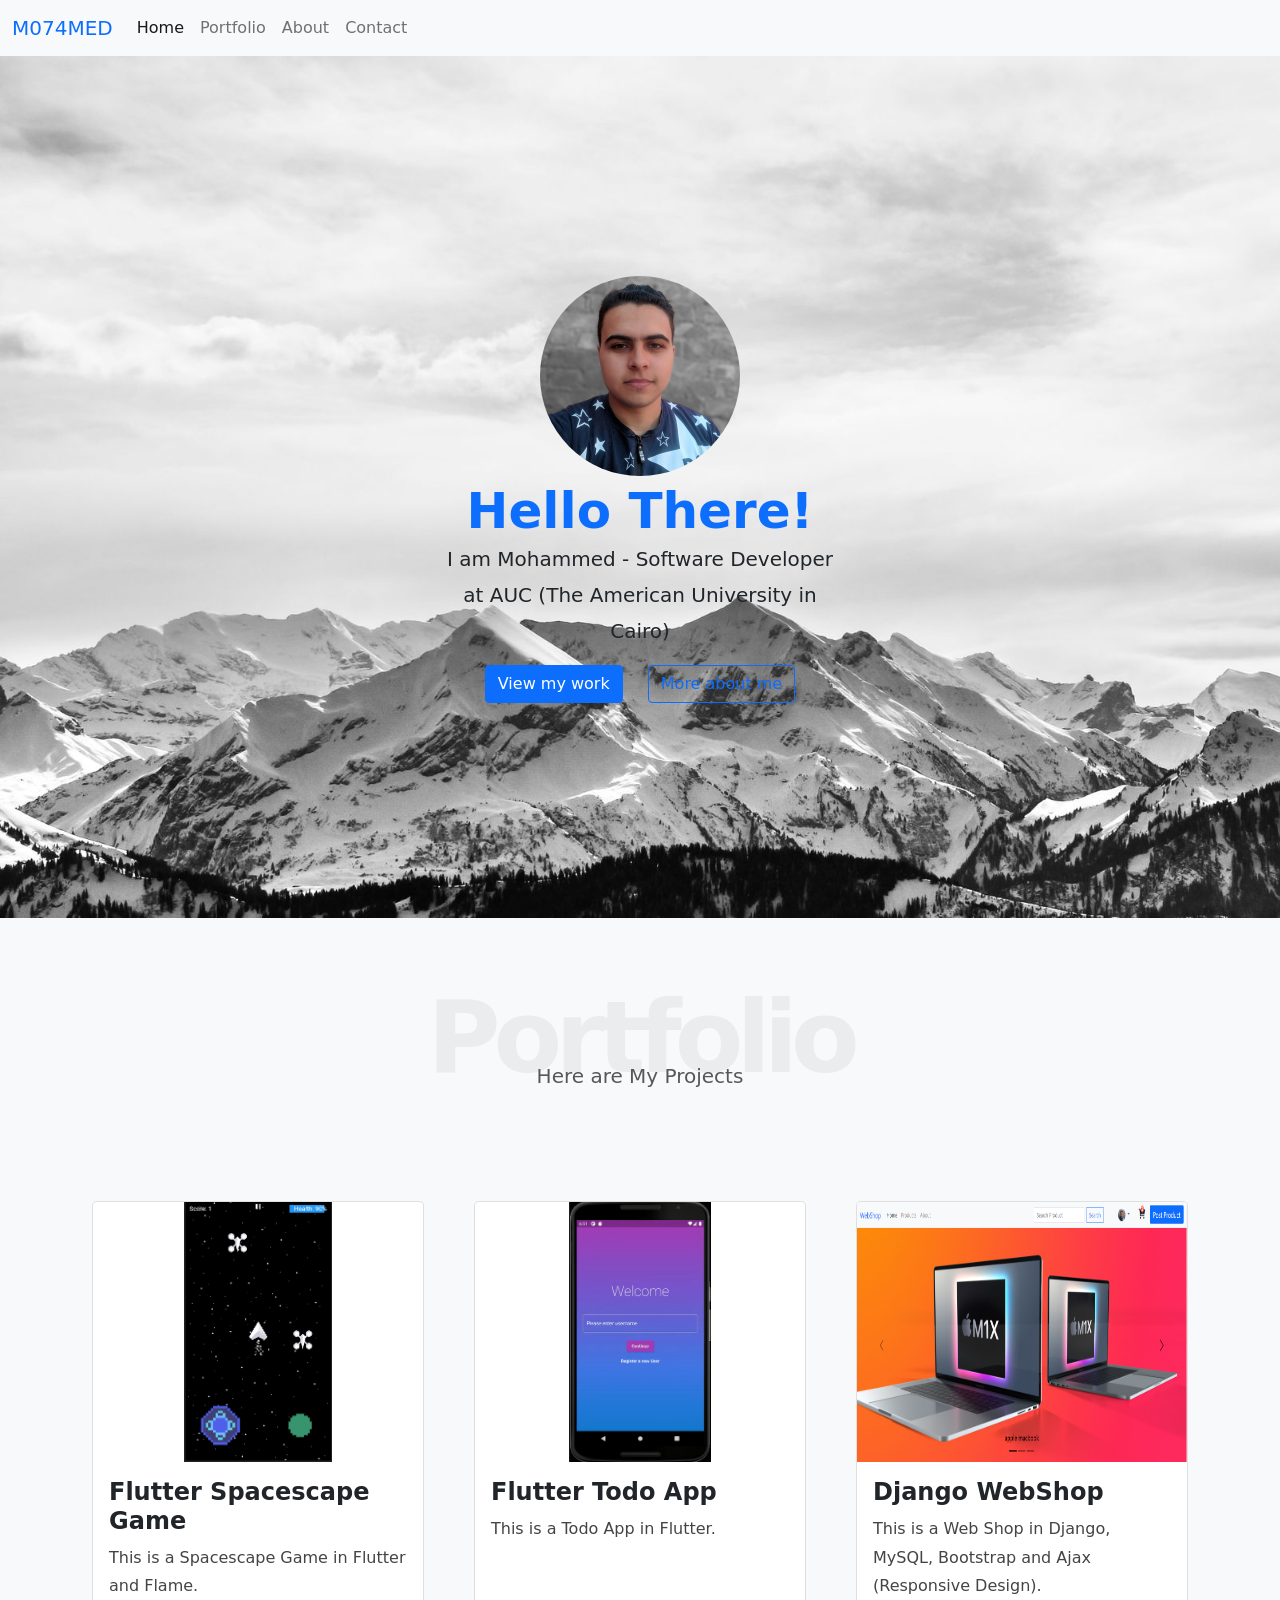
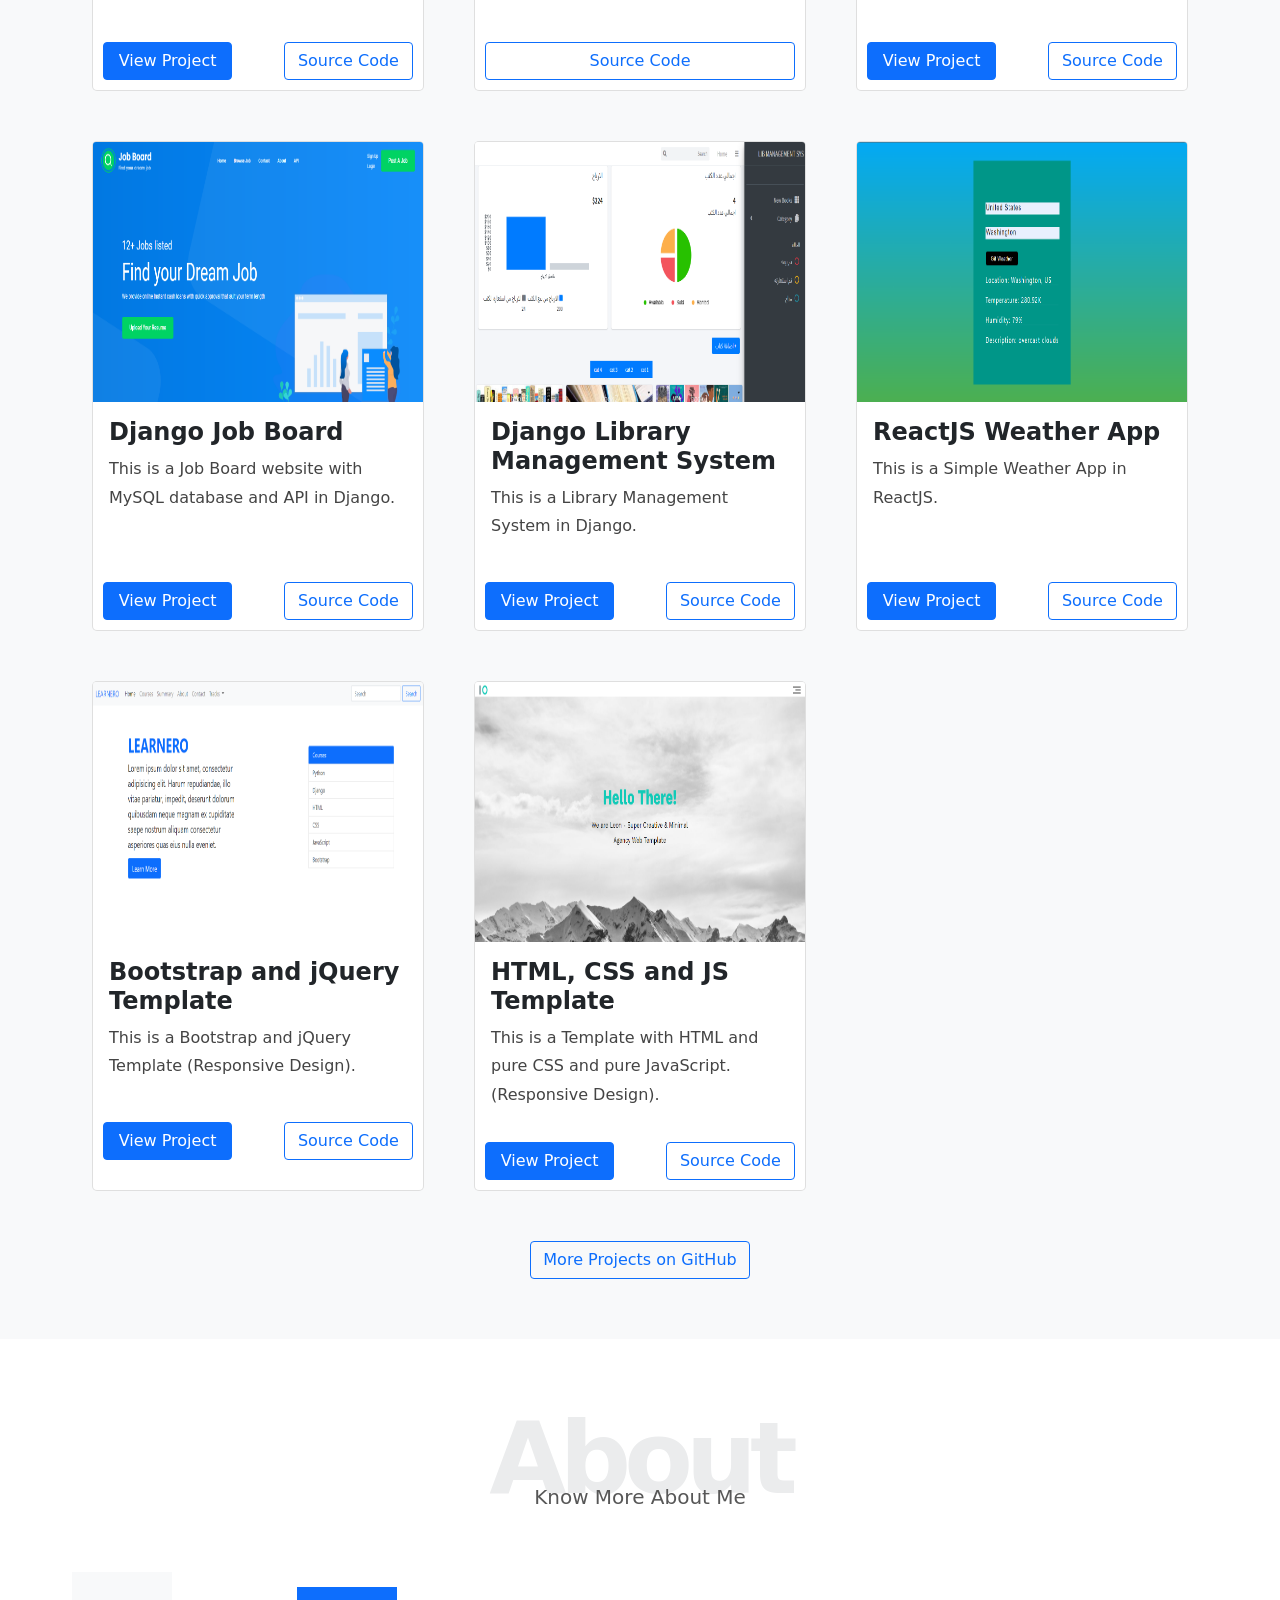
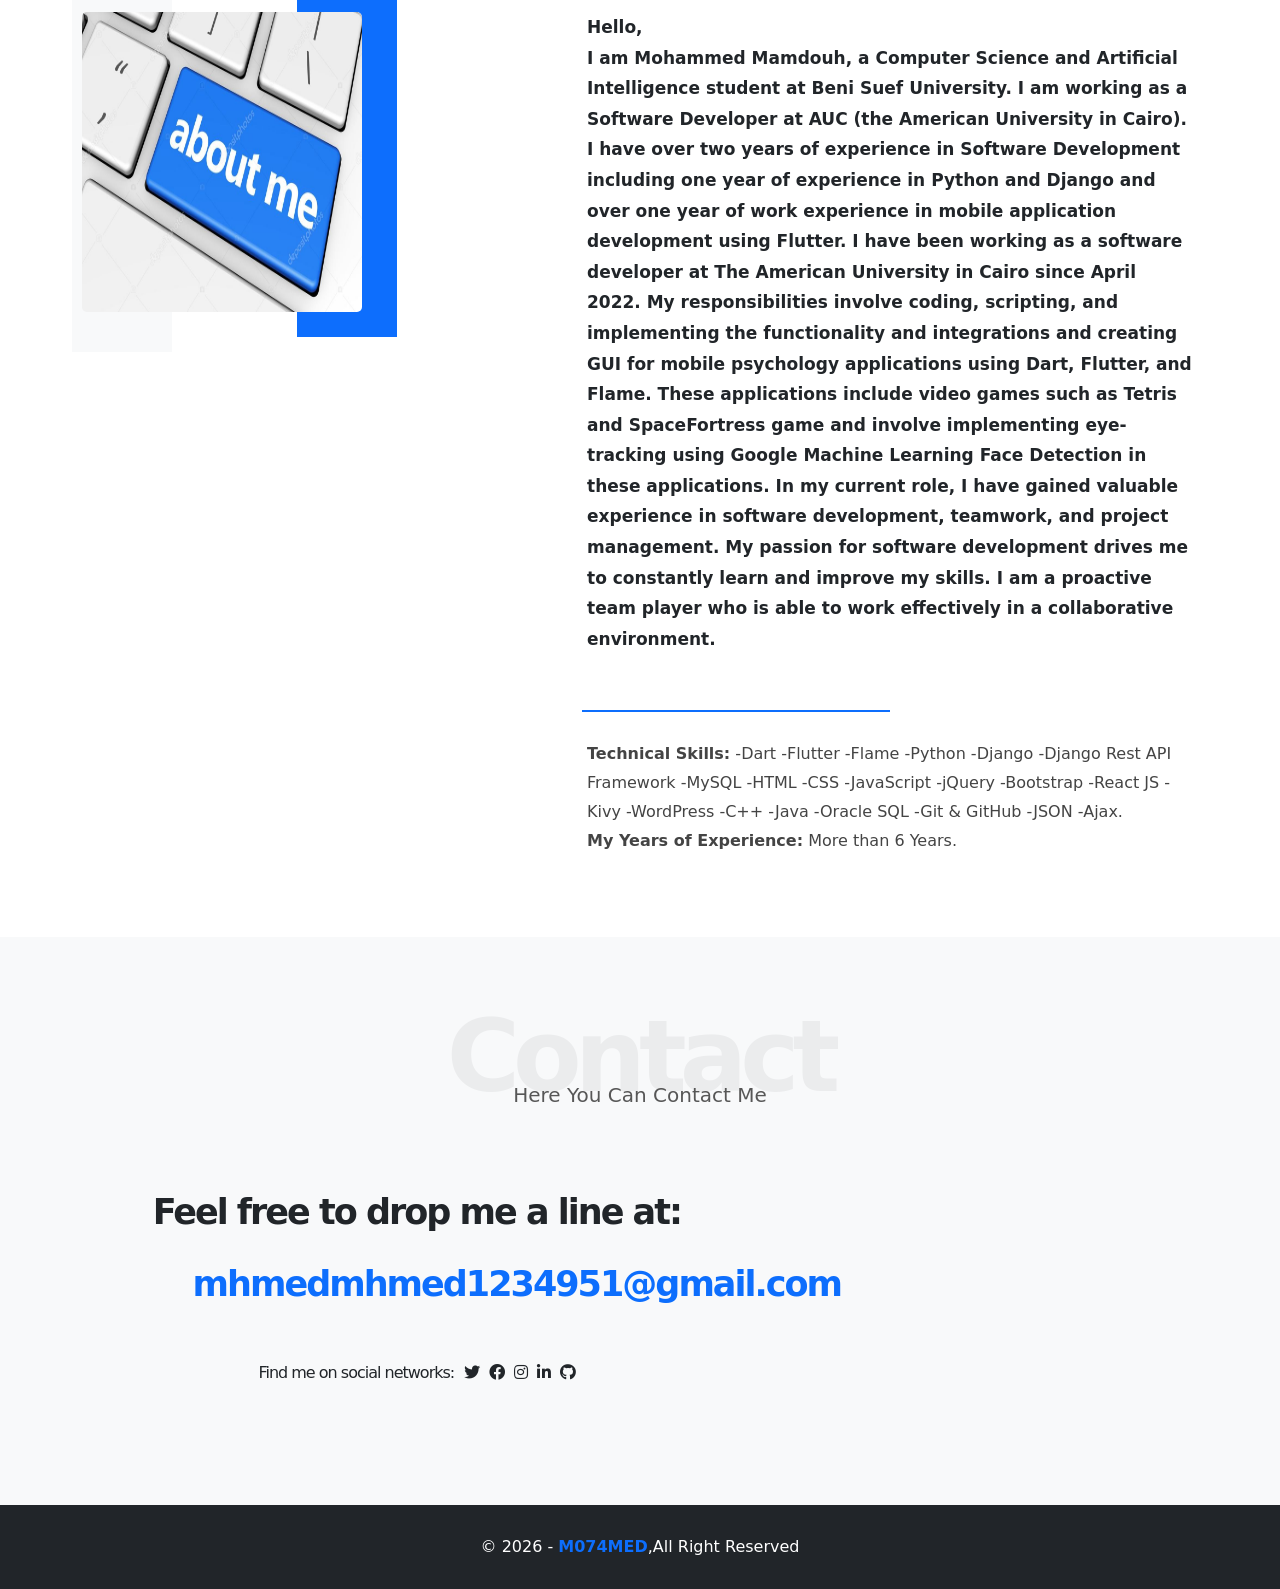
==== index.html @ 5aa46c80 "update the portfolio" ====
<!DOCTYPE html>
<html lang="en">
  <head>
    <meta charset="UTF-8" />
    <meta http-equiv="X-UA-Compatible" content="IE=edge" />
    <meta name="viewport" content="width=device-width, initial-scale=1.0" />
    <title>M074MED</title>
    <!-- Main Template CSS File -->
    <link rel="stylesheet" href="css/main.css" />
    <!-- Link bootstrap.css file -->
    <link rel="stylesheet" href="css/bootstrap.min.css" />
    <!-- Render All Elements Normally -->
    <link rel="stylesheet" href="css/normalize.css" />
    <!-- Font Awesome Library -->
    <link rel="stylesheet" href="css/all.min.css" />
  </head>
  <body>
    <!-- Start Navbar -->
    <nav
      class="navbar navbar-expand-lg navbar-light bg-light"
      style="position: sticky; top: 0; z-index: 3"
    >
      <div class="container-fluid">
        <a class="navbar-brand text-primary" href="#">M074MED</a>
        <button
          class="navbar-toggler"
          type="button"
          data-bs-toggle="collapse"
          data-bs-target="#navbarSupportedContent"
          aria-controls="navbarSupportedContent"
          aria-expanded="false"
          aria-label="Toggle navigation"
        >
          <span class="navbar-toggler-icon"></span>
        </button>
        <div class="collapse navbar-collapse" id="navbarSupportedContent">
          <ul class="navbar-nav me-auto mb-2 mb-lg-0">
            <li class="nav-item">
              <a class="nav-link active" aria-current="page" href="#">Home</a>
            </li>
            <li class="nav-item">
              <a class="nav-link" href="#portfolio">Portfolio</a>
            </li>
            <li class="nav-item">
              <a class="nav-link" href="#about">About</a>
            </li>
            <li class="nav-item">
              <a class="nav-link" href="#contact">Contact</a>
            </li>
          </ul>
        </div>
      </div>
    </nav>
    <!-- End Navbar -->

    <!-- Start Landing\Home Section -->
    <section class="intro">
      <div class="intro-text">
        <img src="images/me.jpg" alt="M074MED" />
        <h1>Hello There!</h1>
        <p>
          I am Mohammed - Software Developer at AUC (The American University in
          Cairo)
        </p>
        <a class="btn btn-primary" href="#portfolio" style="margin-right: 10px"
          >View my work</a
        >
        <a
          class="btn btn-outline-primary"
          href="#about"
          style="margin-left: 10px"
          >More about me</a
        >
      </div>
    </section>
    <!-- End Landing\Home Section -->

    <!-- Start Portfolio Section -->
    <section id="portfolio" class="portfolio">
      <div class="container">
        <h2 class="special-heading">Portfolio</h2>
        <p>Here are My Projects</p>
        <div class="portfolio-content">
          <div class="card">
            <div class="card-img d-grid">
              <img
                style="width: fit-content; justify-self: center"
                src="images/spacescape.png"
                alt="Flutter Spacescape Game"
              />
            </div>
            <div class="info">
              <h4>Flutter Spacescape Game</h4>
              <p>This is a Spacescape Game in Flutter and Flame.</p>
            </div>
            <div class="buttons row w-100 justify-content-between mx-auto">
              <a
                href="https://m074med.github.io/Flutter_Spacescape_Game/"
                class="col-5 btn btn-primary"
                target="blank"
                >View Project</a
              >
              <a
                href="https://github.com/M074MED/Flutter_Spacescape_Game"
                class="col-5 btn btn-outline-primary"
                target="blank"
                >Source Code</a
              >
            </div>
          </div>
          <div class="card">
            <div class="card-img d-grid">
              <img
                style="width: fit-content; justify-self: center"
                src="images/todo.png"
                alt="Flutter Todo App"
              />
            </div>
            <div class="info">
              <h4>Flutter Todo App</h4>
              <p>This is a Todo App in Flutter.</p>
            </div>
            <div class="buttons row w-100 justify-content-between mx-auto">
              <a
                href="https://github.com/M074MED/Flutter_Todo_App"
                class="btn btn-outline-primary"
                target="blank"
                >Source Code</a
              >
            </div>
          </div>
          <div class="card">
            <div class="card-img">
              <img src="images/dws.png" alt="Django WebShop" />
            </div>
            <div class="info">
              <h4>Django WebShop</h4>
              <p>
                This is a Web Shop in Django, MySQL, Bootstrap and Ajax
                (Responsive Design).
              </p>
            </div>
            <div class="buttons row w-100 justify-content-between mx-auto">
              <a
                href="https://webshop.pythonanywhere.com"
                class="col-5 btn btn-primary"
                target="blank"
                >View Project</a
              >
              <a
                href="https://github.com/M074MED/Django_WebShop"
                class="col-5 btn btn-outline-primary"
                target="blank"
                >Source Code</a
              >
            </div>
          </div>
          <div class="card">
            <div class="card-img">
              <img src="images/djb.png" alt="Django Job Board" />
            </div>
            <div class="info">
              <h4>Django Job Board</h4>
              <p>
                This is a Job Board website with MySQL database and API in
                Django.
              </p>
            </div>
            <div class="buttons row w-100 justify-content-between mx-auto">
              <a
                href="https://jobboard.pythonanywhere.com"
                class="col-5 btn btn-primary"
                target="blank"
                >View Project</a
              >
              <a
                href="https://github.com/M074MED/Django_Job_Board"
                class="col-5 btn btn-outline-primary"
                target="blank"
                >Source Code</a
              >
            </div>
          </div>
          <div class="card">
            <div class="card-img">
              <img
                src="images/lms.png"
                alt="Django Library Management System"
              />
            </div>
            <div class="info">
              <h4>Django Library Management System</h4>
              <p>This is a Library Management System in Django.</p>
            </div>
            <div class="buttons row w-100 justify-content-between mx-auto">
              <a
                href="https://m074med.pythonanywhere.com"
                class="col-5 btn btn-primary"
                target="blank"
                >View Project</a
              >
              <a
                href="https://github.com/M074MED/Django_LMS"
                class="col-5 btn btn-outline-primary"
                target="blank"
                >Source Code</a
              >
            </div>
          </div>
          <div class="card">
            <div class="card-img">
              <img src="images/rwa.png" alt="ReactJS Weather App" />
            </div>
            <div class="info">
              <h4>ReactJS Weather App</h4>
              <p>This is a Simple Weather App in ReactJS.</p>
            </div>
            <div class="buttons row w-100 justify-content-between mx-auto">
              <a
                href="https://m074med.github.io/Simple_ReactJS_Weather_App/"
                class="col-5 btn btn-primary"
                target="blank"
                >View Project</a
              >
              <a
                href="https://github.com/M074MED/Simple_ReactJS_Weather_App"
                class="col-5 btn btn-outline-primary"
                target="blank"
                >Source Code</a
              >
            </div>
          </div>
          <div class="card">
            <div class="card-img">
              <img
                src="images/learnero.png"
                alt="Bootstrap and jQuery Template"
              />
            </div>
            <div class="info">
              <h4>Bootstrap and jQuery Template</h4>
              <p>
                This is a Bootstrap and jQuery Template (Responsive Design).
              </p>
            </div>
            <div class="buttons row w-100 justify-content-between mx-auto">
              <a
                href="https://m074med.github.io/Bootstrap_and_jQuery_Template/"
                class="col-5 btn btn-primary"
                target="blank"
                >View Project</a
              >
              <a
                href="https://github.com/M074MED/Bootstrap_and_jQuery_Template"
                class="col-5 btn btn-outline-primary"
                target="blank"
                >Source Code</a
              >
            </div>
          </div>
          <div class="card">
            <div class="card-img">
              <img src="images/leon.png" alt="HTML, CSS and JS Template" />
            </div>
            <div class="info">
              <h4>HTML, CSS and JS Template</h4>
              <p>
                This is a Template with HTML and pure CSS and pure JavaScript.
                (Responsive Design).
              </p>
            </div>
            <div class="buttons row w-100 justify-content-between mx-auto">
              <a
                href="https://m074med.github.io/HTML_and_CSS_and_JS_Template/"
                class="col-5 btn btn-primary"
                target="blank"
                >View Project</a
              >
              <a
                href="https://github.com/M074MED/HTML_and_CSS_and_JS_Template"
                class="col-5 btn btn-outline-primary"
                target="blank"
                >Source Code</a
              >
            </div>
          </div>
        </div>
        <div class="more-pro">
          <a
            href="https://github.com/M074MED"
            target="blank"
            class="btn btn-outline-primary"
            >More Projects on GitHub</a
          >
        </div>
      </div>
    </section>
    <!-- End Portfolio Section -->

    <!-- Start About Section -->
    <section id="about" class="about">
      <div class="container">
        <h2 class="special-heading">About</h2>
        <p>Know More About Me</p>
        <div class="about-content">
          <div class="about-image">
            <img src="images/about.jpg" alt="About Image" />
          </div>
          <div class="about-info">
            <p>
              Hello,<br />
              I am Mohammed Mamdouh, a Computer Science and Artificial
              Intelligence student at Beni Suef University. I am working as a
              Software Developer at AUC (the American University in Cairo). I
              have over two years of experience in Software Development
              including one year of experience in Python and Django and over one
              year of work experience in mobile application development using
              Flutter. I have been working as a software developer at The
              American University in Cairo since April 2022. My responsibilities
              involve coding, scripting, and implementing the functionality and
              integrations and creating GUI for mobile psychology applications
              using Dart, Flutter, and Flame. These applications include video
              games such as Tetris and SpaceFortress game and involve
              implementing eye-tracking using Google Machine Learning Face
              Detection in these applications. In my current role, I have gained
              valuable experience in software development, teamwork, and project
              management. My passion for software development drives me to
              constantly learn and improve my skills. I am a proactive team
              player who is able to work effectively in a collaborative
              environment.
            </p>
            <hr />
            <p>
              <span style="font-weight: bold">Technical Skills:</span> -Dart
              -Flutter -Flame -Python -Django -Django Rest API Framework -MySQL
              -HTML -CSS -JavaScript -jQuery -Bootstrap -React JS -Kivy
              -WordPress -C++ -Java -Oracle SQL -Git & GitHub -JSON -Ajax.<br/>
              <span style="font-weight: bold">My Years of Experience:</span> More than 
              <span id="experience-year-num">2</span> Years.
            </p>
          </div>
        </div>
      </div>
    </section>
    <!-- End About Section -->

    <!-- Start Contact Section -->
    <section id="contact" class="contact">
      <div class="container">
        <h2 class="special-heading">Contact</h2>
        <p>Here You Can Contact Me</p>
        <div class="contact-content">
          <div class="contact-link">
            Feel free to drop me a line at:
            <a href="mailto:mhmedmhmed1234951@gmail.com"
              >mhmedmhmed1234951@gmail.com</a
            >
          </div>
          <div class="social">
            Find me on social networks:
            <a target="blank" href="https://www.twitter.com/_m074med_"
              ><i class="fab fa-twitter"></i
            ></a>
            <a target="blank" href="https://www.facebook.com/M074MED"
              ><i class="fab fa-facebook"></i
            ></a>
            <a target="blank" href="https://www.instagram.com/_m074med_"
              ><i class="fab fa-instagram"></i
            ></a>
            <a target="blank" href="https://www.linkedin.com/in/m074med"
              ><i class="fab fa-linkedin-in"></i
            ></a>
            <a target="blank" href="https://www.github.com/M074MED"
              ><i class="fab fa-github"></i
            ></a>
          </div>
        </div>
      </div>
    </section>
    <!-- End Contact Section -->

    <!-- Start Scroll To Top Button -->
    <a
      href="#"
      class="btn btn-outline-primary btn-floating btn-md scroll-to-top"
      style="position: fixed; bottom: 10px; right: 10px; z-index: 4"
    >
      <i class="fas fa-arrow-up"></i>
    </a>
    <!-- End Scroll To Top Button -->

    <!-- Start Footer -->
    <footer>
      &copy; <span id="footer-year">2021</span> -
      <a href="https://www.linkedin.com/in/m074med" target="blank">M074MED</a>,All Right
      Reserved
    </footer>
    <!-- End Footer -->

    <!-- jquery.js File -->
    <script src="js/jquery-3.6.0.min.js"></script>
    <!-- popper.js File -->
    <script src="js/popper.min.js"></script>
    <!-- bootstrap.js File -->
    <script src="js/bootstrap.min.js"></script>
    <script>
        // Start Scroll To Top Button
        $(document).ready(function () {
            $(".scroll-to-top").hide();
            window.onscroll = function () {
            this.scrollY >= 600
            ? $(".scroll-to-top").slideDown(300)
            : $(".scroll-to-top").slideUp(300);
            };
            const currentDate = new Date();
            const pastDate = new Date('September 1, 2020');
                const diffInMs = currentDate - pastDate;
                const diffInYears = diffInMs / (1000 * 60 * 60 * 24 * 365);
            document.getElementById("experience-year-num").textContent = Math.floor(diffInYears);
            document.getElementById("footer-year").textContent = currentDate.getFullYear();
        });
        // End Scroll To Top Button
    </script>
  </body>
</html>
---- css/main.css ----
/* Start Variables */
:root {
    --main-color: #0d6efd;
    --secondary-color: #212529;
    --section-padding: 60px;
    --section-background: #f8f9fa;
    --transition-duration: var(--transition-duration, 0.3s);
    --p-line-height: var(--p-line-height, 1.8);
    --border-radius: 5px;
}
/* End Variables */

/* Start Global Rules */
* {
    -webkit-box-sizing: border-box;
    -moz-box-sizing: border-box;
    -ms-box-sizing: border-box;
    -o-box-sizing: border-box;
    box-sizing: border-box;
}
/* End Global Rules */

/* Start Components */
.special-heading {
    font-size: 100px;
    font-weight: 800;
    color: #ebeced;
    letter-spacing: -7px;
    text-align: center;
    margin: 0;
}
.special-heading + p {
    margin-top: -37px;
    font-size: 20px;
    text-align: center;
    color: #575757;
}
@media (max-width: 767px) {
    .special-heading {
        font-size: 60px;
    }
    .special-heading + p {
        font-size: 16px;
        margin-top: -25px;
        padding-left: 5px;
        padding-right: 5px;
    }
}
/* End Components */

/* Start Landing\Home Section */
.intro {
    background: url(../images/home.jpg);
    background-size: cover;
    height: calc(100vh - 38px);
    position: relative;
}
.intro img {
    border-radius: 50%;
    width: 200px;
    margin: 5px;
}
.intro .intro-text {
    position: absolute;
    top: 50%;
    left: 50%;
    -webkit-transform: translate(-50%, -50%);
    -moz-transform: translate(-50%, -50%);
    -ms-transform: translate(-50%, -50%);
    -o-transform: translate(-50%, -50%);
    transform: translate(-50%, -50%);
    text-align: center;
    width: 400px;
    max-width: 100%;
}
.intro .intro-text h1 {
    margin: 0;
    color: var(--main-color, #0d6efd);
    font-weight: bold;
    font-size: 50px;
}
.intro .intro-text p {
    font-size: 20px;
    font-weight: 500;
    line-height: var(--p-line-height, 1.8)
}
/* End Landing\Home Section */

/* Start Portfolio Section */
.portfolio {
    padding-top: var(--section-padding, 60px);
    padding-bottom: var(--section-padding, 60px);
    background-color: var(--section-background, #f8f9fa);
}
.portfolio-content {
    display: grid;
    grid-template-columns: repeat(auto-fill, minmax(280px, 1fr));
    grid-gap: 30px;
    margin-top: 100px;
}
.portfolio-content .card {
    background-color: white;
    margin: 10px;
    border-radius: var(--border-radius, 5px);
}
.portfolio-content .card .card-img {
    width: 100%;
    height: fit-content;
    margin: 0;
    padding: 0;
    -webkit-perspective: 400px;
    -moz-perspective: 400px;
    -ms-perspective: 400px;
    -o-perspective: 400px;
    perspective: 400px;
    overflow: hidden;
    border-bottom-left-radius: 0;
    border-bottom-right-radius: 0;
}
.portfolio-content .card .card-img img {
    width: 100%;
    height: 260px;
    -webkit-transition: var(--transition-duration, 0.3s);
    -moz-transition: var(--transition-duration, 0.3s);
    -ms-transition: var(--transition-duration, 0.3s);
    -o-transition: var(--transition-duration, 0.3s);
    transition: var(--transition-duration, 0.3s);
}
.portfolio-content .card .card-img img:hover {
    -webkit-transform: rotate(4deg) translateZ(40px);
    -moz-transform: rotate(4deg) translateZ(40px);
    -ms-transform: rotate(4deg) translateZ(40px);
    -o-transform: rotate(4deg) translateZ(40px);
    transform: rotate(4deg) translateZ(40px);
    opacity: 0.6;
}
.portfolio-content .card .info {
    padding: 16px;
    min-height: 180px;
}
@media (max-width: 767px) {
    .portfolio-content .card .info {
        text-align: center;
    }
}
.portfolio-content .card .info h4 {
    margin: 0 0 8px;
    font-weight: bold;
}
.portfolio-content .card .info p {
    margin: 0 0 16px;
    line-height: var(--p-line-height, 1.8);
    font-weight: 300;
    color: #444;
    max-width: 100%;
}
.portfolio-content .card .buttons {
    padding: 0 10px;
    margin-bottom: 10px;
}
.portfolio .container .more-pro {
    width: 100%;
    display: flex;
    justify-content: center;
    margin-top: 40px;
}
/* End Portfolio Section */

/* Start About Section */
.about {
    padding-top: var(--section-padding, 60px);
    padding-bottom: var(--section-padding, 60px);
}
.about-content {
    margin-top: 100px;
    display: flex;
    -ms-flex-wrap: wrap;
    flex-wrap: wrap;
    justify-content: space-between;
}
@media (max-width: 991px) {
    .about-content {
        -ms-flex-direction: column;
        flex-direction: column;
        text-align: center;
    }
}
.about-content .about-image {
    position: relative;
    width: 280px;
    height: 300px;
}
@media (max-width: 991px) {
    .about-content .about-image {
        margin: 0 auto 50px;
    }
}
.about-content .about-image::before {
    content: "";
    background-color: var(--section-background, #f8f9fa);
    position: absolute;
    width: 100px;
    height: calc(100% + 80px);
    top: -40px;
    left: -10px;
    z-index: -1;
}
.about-content .about-image::after {
    content: "";
    position: absolute;
    border-left: solid var(--main-color, #0d6efd) 100px;
    border-bottom: solid var(--main-color, #0d6efd) 350px;
    top: -25px;
    right: -35px;
    z-index: -1;
}
@media (max-width: 767px) {
    .about-content .about-image {
        width: 270px;
    }
    .about-content .about-image::before,
    .about-content .about-image::after {
        display: none;
    }
}
.about-content .about-image img {
    width: 100%;
    height: 100%;
    border-radius: var(--border-radius, 5px);
}
.about-content .about-info {
    flex-basis: calc(100% - 500px);
}
.about-content .about-info p:first-of-type {
    margin-top: 0;
    margin-bottom: 40px;
    padding: 0px 5px;
    font-size: 17px;
    font-weight: bold;
    line-height: var(--p-line-height, 1.8);
    max-width: 100%;
}
.about-content .about-info hr {
    width: 50%;
    height: 2px;
    display: inline-block;
    color: var(--main-color, #0d6efd);
    opacity: 1;
}
.about-content .about-info p:last-of-type {
    padding: 5px;
    line-height: var(--p-line-height, 1.8);
    color: #444;
    max-width: 100%;
}
/* End About Section */

/* End Contact Section */
.contact {
    padding-top: var(--section-padding, 60px);
    padding-bottom: var(--section-padding, 60px);
    background-color: var(--section-background, #f8f9fa);
}
.contact-content {
    padding-top: var(--section-padding, 60px);
    padding-bottom: var(--section-padding, 60px);
    text-align: center;
    margin-left: -40%;
    letter-spacing: -2px;
}
.contact-content .contact-link {
    font-size: 35px;
    font-weight: 800;
    color: var(--secondary-color, #212529);
    margin-bottom: 50px;
    max-width: 100%;
}
.contact-content .contact-link a {
    text-decoration: none;
    color: var(--main-color, #0d6efd);
    display: block;
    margin-top: 20px;
    margin-left: 200px;
}
@media (max-width: 767px) {
    .contact-content {
        margin-left: auto;
    }
    .contact-content .contact-link {
        font-size: 22px;
    }
    .contact-content .contact-link a {
        font-size: 18px;
        margin-left: auto;
    }
}
.contact-content .social {
    display: flex;
    justify-content: center;
    letter-spacing: -1px;
}
.contact-content .social i {
    margin-left: 10px;
    color: var(--secondary-color, #212529);
}
/* End Contact Section */

/* Start Footer */
footer {
    text-align: center;
    background-color: var(--secondary-color, #212529);
    color: white;
    padding: 30px;
}
footer a {
    font-weight: bold;
    color: var(--main-color, #0d6efd);
    text-decoration: none;
}
/* Start Footer */
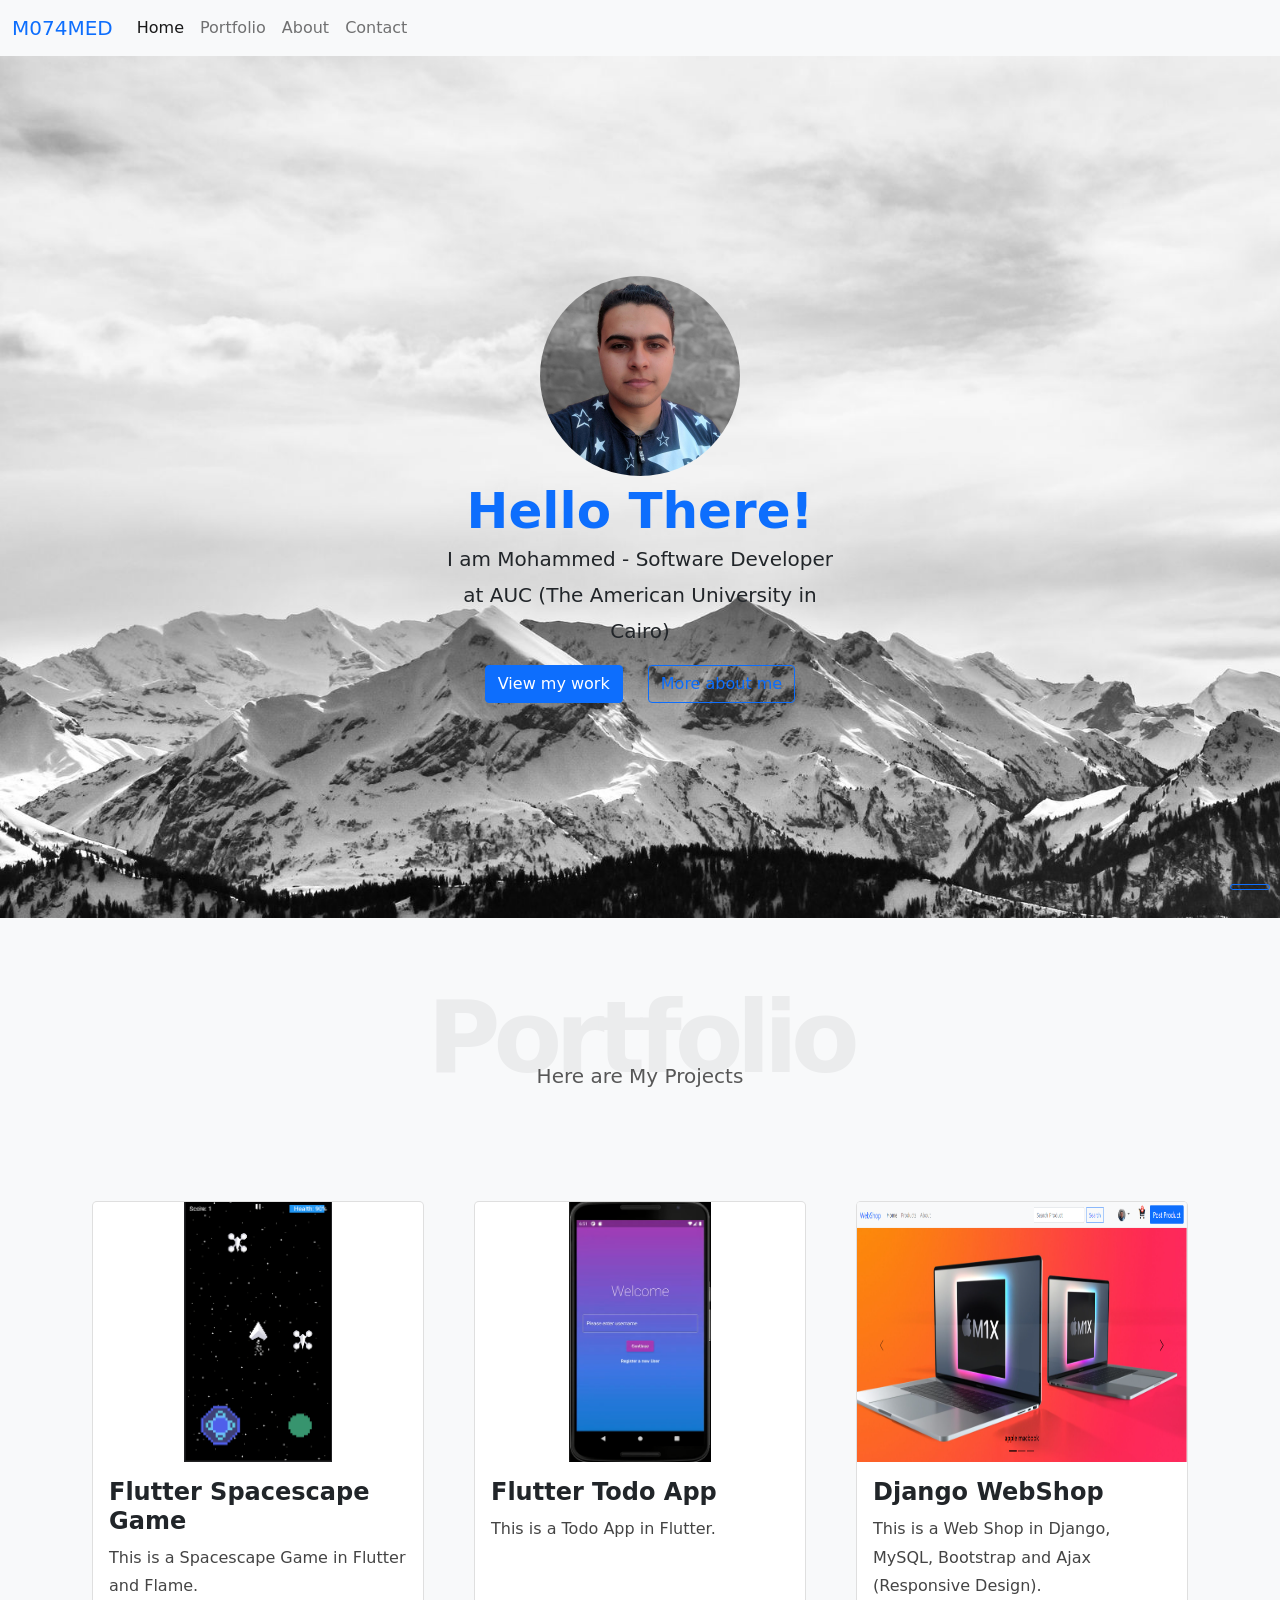
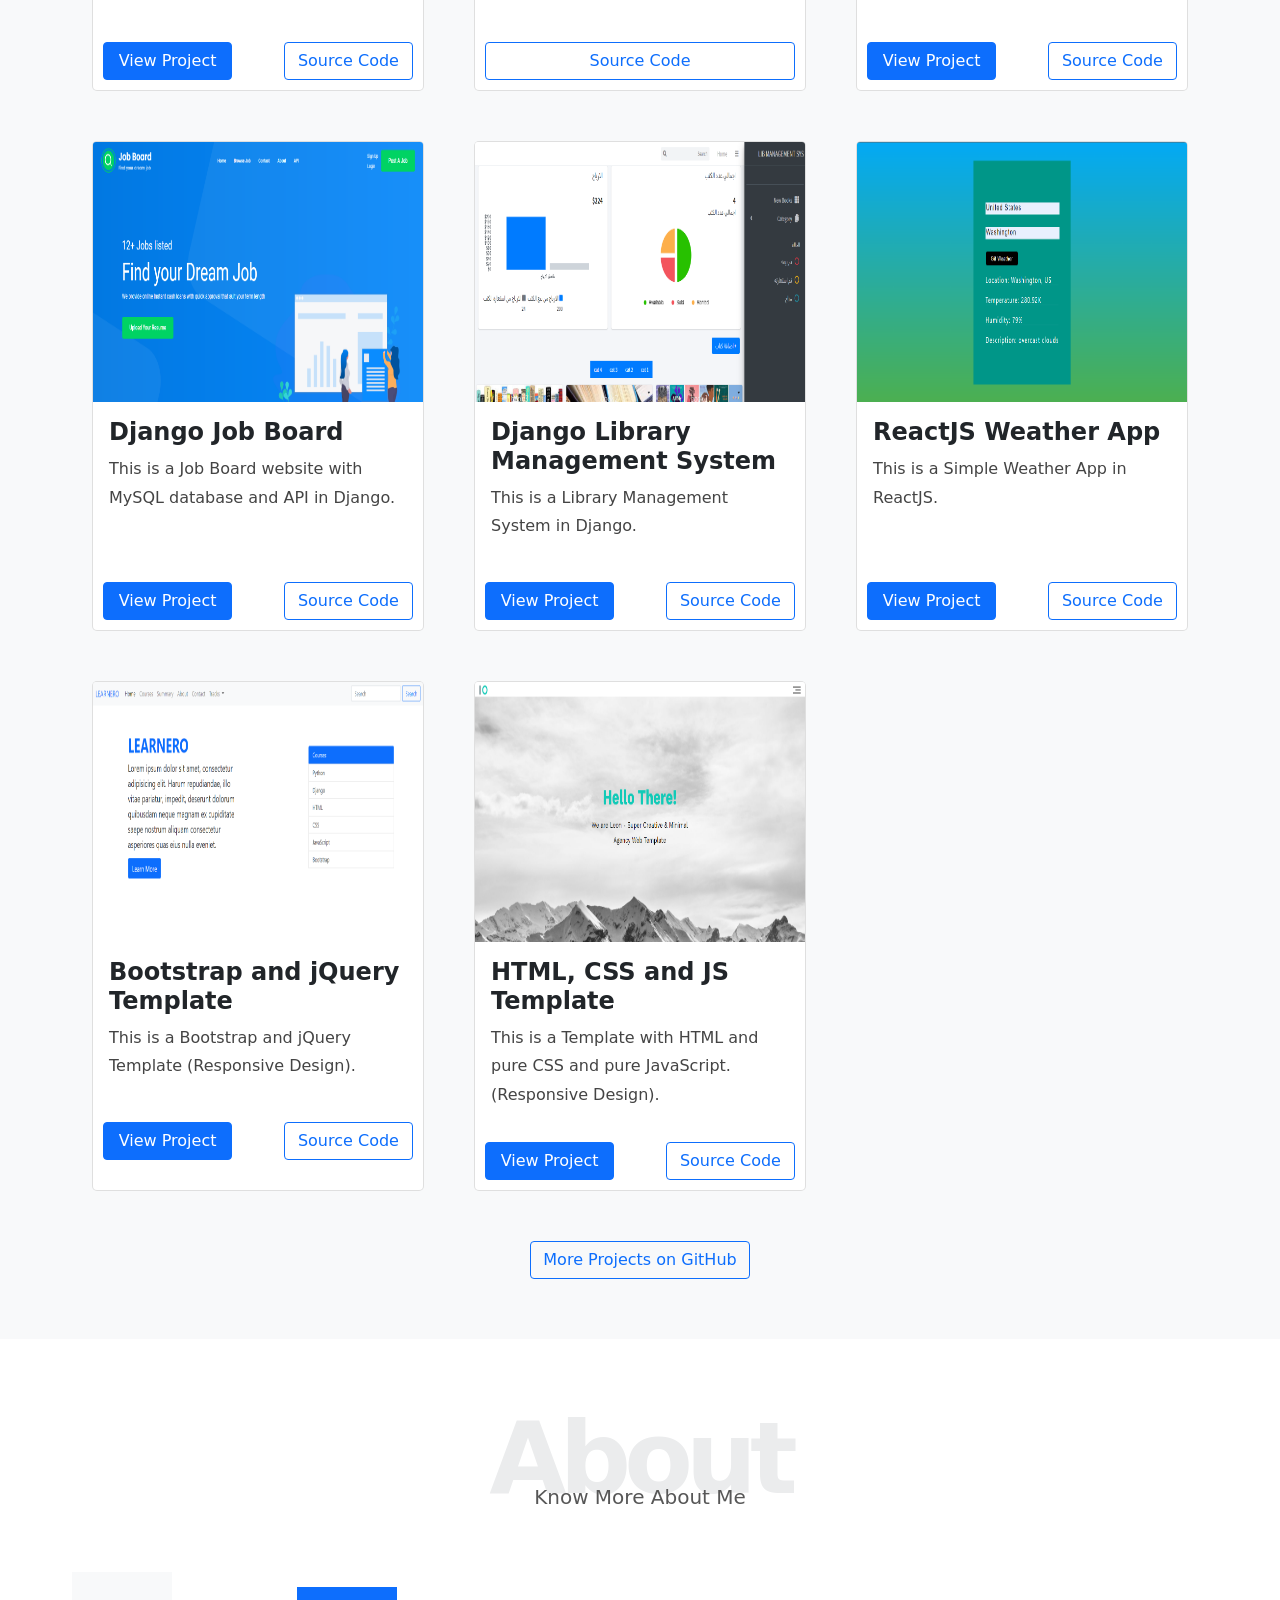
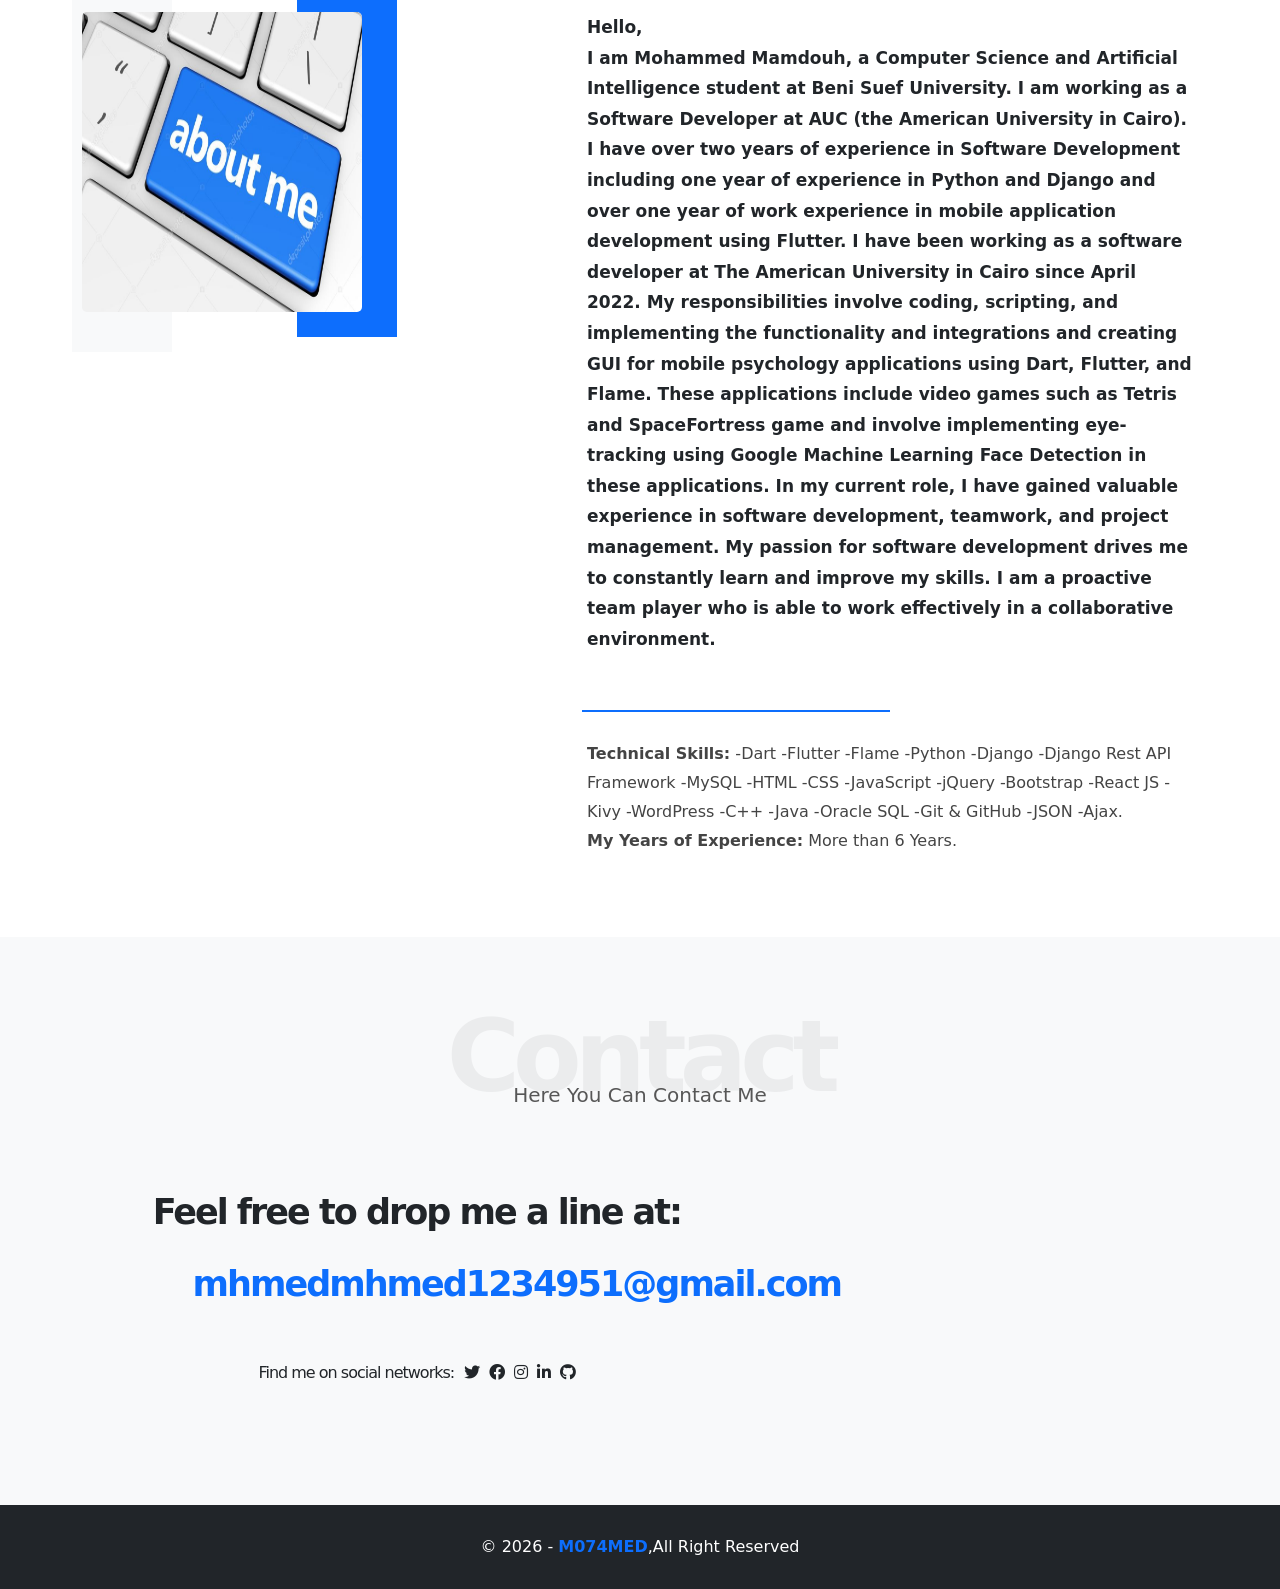
==== commit caa0114b: "update the portfolio" ====
--- a/index.html
+++ b/index.html
@@ -422,4 +422,5 @@
         // End Scroll To Top Button
     </script>
   </body>
+</body>
 </html>
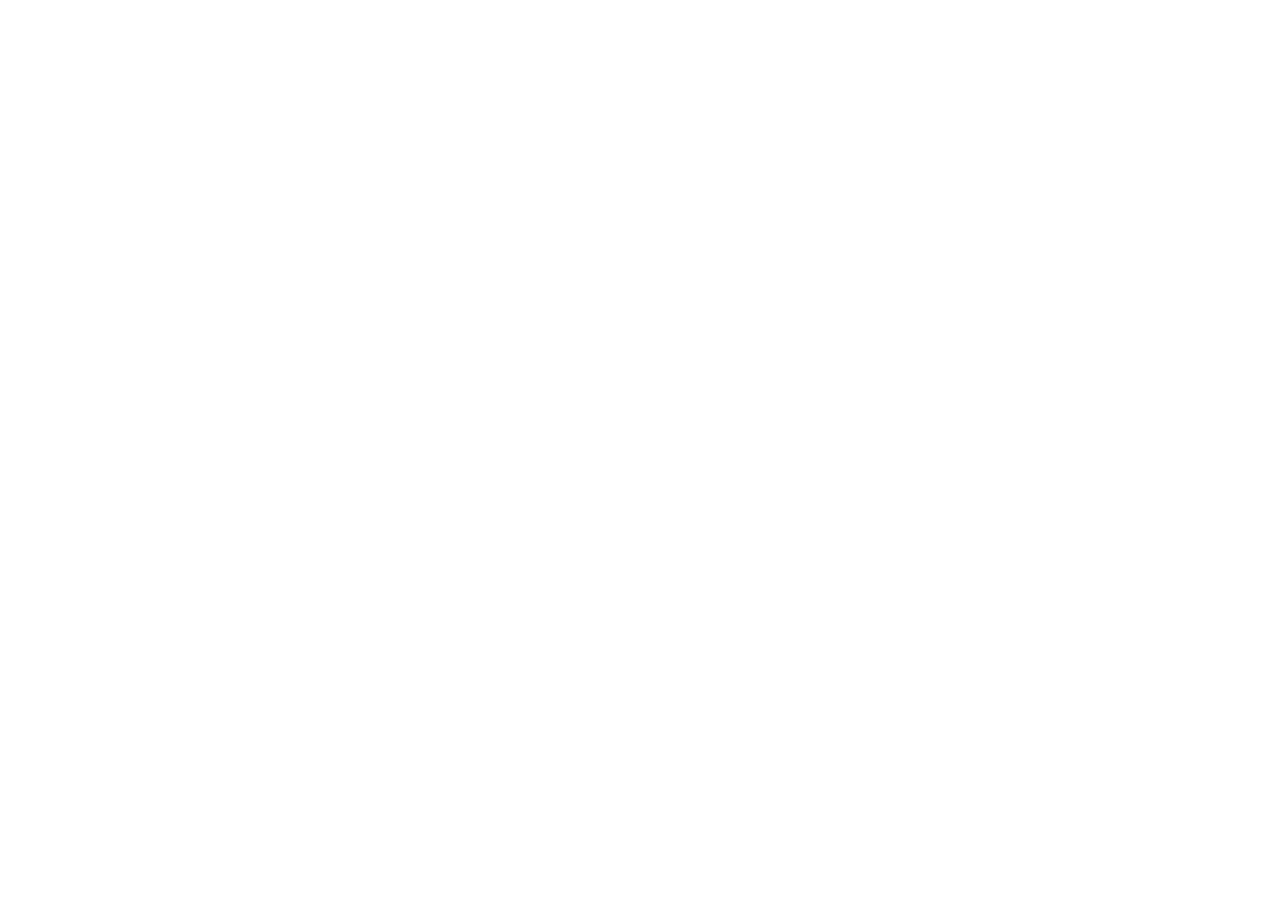
==== commit 13c8307d: "deploy: 09a7f09fab14cd2b25ae610b5082be88f70477d3" ====
--- a/index.html
+++ b/index.html
@@ -1,426 +1,64 @@
 <!DOCTYPE html>
-<html lang="en">
-  <head>
-    <meta charset="UTF-8" />
-    <meta http-equiv="X-UA-Compatible" content="IE=edge" />
-    <meta name="viewport" content="width=device-width, initial-scale=1.0" />
-    <title>M074MED</title>
-    <!-- Main Template CSS File -->
-    <link rel="stylesheet" href="css/main.css" />
-    <!-- Link bootstrap.css file -->
-    <link rel="stylesheet" href="css/bootstrap.min.css" />
-    <!-- Render All Elements Normally -->
-    <link rel="stylesheet" href="css/normalize.css" />
-    <!-- Font Awesome Library -->
-    <link rel="stylesheet" href="css/all.min.css" />
-  </head>
-  <body>
-    <!-- Start Navbar -->
-    <nav
-      class="navbar navbar-expand-lg navbar-light bg-light"
-      style="position: sticky; top: 0; z-index: 3"
-    >
-      <div class="container-fluid">
-        <a class="navbar-brand text-primary" href="#">M074MED</a>
-        <button
-          class="navbar-toggler"
-          type="button"
-          data-bs-toggle="collapse"
-          data-bs-target="#navbarSupportedContent"
-          aria-controls="navbarSupportedContent"
-          aria-expanded="false"
-          aria-label="Toggle navigation"
-        >
-          <span class="navbar-toggler-icon"></span>
-        </button>
-        <div class="collapse navbar-collapse" id="navbarSupportedContent">
-          <ul class="navbar-nav me-auto mb-2 mb-lg-0">
-            <li class="nav-item">
-              <a class="nav-link active" aria-current="page" href="#">Home</a>
-            </li>
-            <li class="nav-item">
-              <a class="nav-link" href="#portfolio">Portfolio</a>
-            </li>
-            <li class="nav-item">
-              <a class="nav-link" href="#about">About</a>
-            </li>
-            <li class="nav-item">
-              <a class="nav-link" href="#contact">Contact</a>
-            </li>
-          </ul>
-        </div>
-      </div>
-    </nav>
-    <!-- End Navbar -->
+<html>
+<head>
+  <base href="/">
+  <meta charset="UTF-8">
+  <meta content="IE=Edge" http-equiv="X-UA-Compatible">
+  <meta name="description" 
+  content="Portfolio website for Mohammed Mamdouh. This portfolio chowcases his education, skills & expertise, experience, achievements and hobbies.">
 
-    <!-- Start Landing\Home Section -->
-    <section class="intro">
-      <div class="intro-text">
-        <img src="images/me.jpg" alt="M074MED" />
-        <h1>Hello There!</h1>
-        <p>
-          I am Mohammed - Software Developer at AUC (The American University in
-          Cairo)
-        </p>
-        <a class="btn btn-primary" href="#portfolio" style="margin-right: 10px"
-          >View my work</a
-        >
-        <a
-          class="btn btn-outline-primary"
-          href="#about"
-          style="margin-left: 10px"
-          >More about me</a
-        >
-      </div>
-    </section>
-    <!-- End Landing\Home Section -->
+  <!-- iOS meta tags & icons -->
+  <meta name="apple-mobile-web-app-capable" content="yes">
+  <meta name="apple-mobile-web-app-status-bar-style" content="black">
+  <meta name="apple-mobile-web-app-title" content="M074MED">
+  <link rel="apple-touch-icon" href="icons/logo-m074med-2.png">
 
-    <!-- Start Portfolio Section -->
-    <section id="portfolio" class="portfolio">
-      <div class="container">
-        <h2 class="special-heading">Portfolio</h2>
-        <p>Here are My Projects</p>
-        <div class="portfolio-content">
-          <div class="card">
-            <div class="card-img d-grid">
-              <img
-                style="width: fit-content; justify-self: center"
-                src="images/spacescape.png"
-                alt="Flutter Spacescape Game"
-              />
-            </div>
-            <div class="info">
-              <h4>Flutter Spacescape Game</h4>
-              <p>This is a Spacescape Game in Flutter and Flame.</p>
-            </div>
-            <div class="buttons row w-100 justify-content-between mx-auto">
-              <a
-                href="https://m074med.github.io/Flutter_Spacescape_Game/"
-                class="col-5 btn btn-primary"
-                target="blank"
-                >View Project</a
-              >
-              <a
-                href="https://github.com/M074MED/Flutter_Spacescape_Game"
-                class="col-5 btn btn-outline-primary"
-                target="blank"
-                >Source Code</a
-              >
-            </div>
-          </div>
-          <div class="card">
-            <div class="card-img d-grid">
-              <img
-                style="width: fit-content; justify-self: center"
-                src="images/todo.png"
-                alt="Flutter Todo App"
-              />
-            </div>
-            <div class="info">
-              <h4>Flutter Todo App</h4>
-              <p>This is a Todo App in Flutter.</p>
-            </div>
-            <div class="buttons row w-100 justify-content-between mx-auto">
-              <a
-                href="https://github.com/M074MED/Flutter_Todo_App"
-                class="btn btn-outline-primary"
-                target="blank"
-                >Source Code</a
-              >
-            </div>
-          </div>
-          <div class="card">
-            <div class="card-img">
-              <img src="images/dws.png" alt="Django WebShop" />
-            </div>
-            <div class="info">
-              <h4>Django WebShop</h4>
-              <p>
-                This is a Web Shop in Django, MySQL, Bootstrap and Ajax
-                (Responsive Design).
-              </p>
-            </div>
-            <div class="buttons row w-100 justify-content-between mx-auto">
-              <a
-                href="https://webshop.pythonanywhere.com"
-                class="col-5 btn btn-primary"
-                target="blank"
-                >View Project</a
-              >
-              <a
-                href="https://github.com/M074MED/Django_WebShop"
-                class="col-5 btn btn-outline-primary"
-                target="blank"
-                >Source Code</a
-              >
-            </div>
-          </div>
-          <div class="card">
-            <div class="card-img">
-              <img src="images/djb.png" alt="Django Job Board" />
-            </div>
-            <div class="info">
-              <h4>Django Job Board</h4>
-              <p>
-                This is a Job Board website with MySQL database and API in
-                Django.
-              </p>
-            </div>
-            <div class="buttons row w-100 justify-content-between mx-auto">
-              <a
-                href="https://jobboard.pythonanywhere.com"
-                class="col-5 btn btn-primary"
-                target="blank"
-                >View Project</a
-              >
-              <a
-                href="https://github.com/M074MED/Django_Job_Board"
-                class="col-5 btn btn-outline-primary"
-                target="blank"
-                >Source Code</a
-              >
-            </div>
-          </div>
-          <div class="card">
-            <div class="card-img">
-              <img
-                src="images/lms.png"
-                alt="Django Library Management System"
-              />
-            </div>
-            <div class="info">
-              <h4>Django Library Management System</h4>
-              <p>This is a Library Management System in Django.</p>
-            </div>
-            <div class="buttons row w-100 justify-content-between mx-auto">
-              <a
-                href="https://m074med.pythonanywhere.com"
-                class="col-5 btn btn-primary"
-                target="blank"
-                >View Project</a
-              >
-              <a
-                href="https://github.com/M074MED/Django_LMS"
-                class="col-5 btn btn-outline-primary"
-                target="blank"
-                >Source Code</a
-              >
-            </div>
-          </div>
-          <div class="card">
-            <div class="card-img">
-              <img src="images/rwa.png" alt="ReactJS Weather App" />
-            </div>
-            <div class="info">
-              <h4>ReactJS Weather App</h4>
-              <p>This is a Simple Weather App in ReactJS.</p>
-            </div>
-            <div class="buttons row w-100 justify-content-between mx-auto">
-              <a
-                href="https://m074med.github.io/Simple_ReactJS_Weather_App/"
-                class="col-5 btn btn-primary"
-                target="blank"
-                >View Project</a
-              >
-              <a
-                href="https://github.com/M074MED/Simple_ReactJS_Weather_App"
-                class="col-5 btn btn-outline-primary"
-                target="blank"
-                >Source Code</a
-              >
-            </div>
-          </div>
-          <div class="card">
-            <div class="card-img">
-              <img
-                src="images/learnero.png"
-                alt="Bootstrap and jQuery Template"
-              />
-            </div>
-            <div class="info">
-              <h4>Bootstrap and jQuery Template</h4>
-              <p>
-                This is a Bootstrap and jQuery Template (Responsive Design).
-              </p>
-            </div>
-            <div class="buttons row w-100 justify-content-between mx-auto">
-              <a
-                href="https://m074med.github.io/Bootstrap_and_jQuery_Template/"
-                class="col-5 btn btn-primary"
-                target="blank"
-                >View Project</a
-              >
-              <a
-                href="https://github.com/M074MED/Bootstrap_and_jQuery_Template"
-                class="col-5 btn btn-outline-primary"
-                target="blank"
-                >Source Code</a
-              >
-            </div>
-          </div>
-          <div class="card">
-            <div class="card-img">
-              <img src="images/leon.png" alt="HTML, CSS and JS Template" />
-            </div>
-            <div class="info">
-              <h4>HTML, CSS and JS Template</h4>
-              <p>
-                This is a Template with HTML and pure CSS and pure JavaScript.
-                (Responsive Design).
-              </p>
-            </div>
-            <div class="buttons row w-100 justify-content-between mx-auto">
-              <a
-                href="https://m074med.github.io/HTML_and_CSS_and_JS_Template/"
-                class="col-5 btn btn-primary"
-                target="blank"
-                >View Project</a
-              >
-              <a
-                href="https://github.com/M074MED/HTML_and_CSS_and_JS_Template"
-                class="col-5 btn btn-outline-primary"
-                target="blank"
-                >Source Code</a
-              >
-            </div>
-          </div>
-        </div>
-        <div class="more-pro">
-          <a
-            href="https://github.com/M074MED"
-            target="blank"
-            class="btn btn-outline-primary"
-            >More Projects on GitHub</a
-          >
-        </div>
-      </div>
-    </section>
-    <!-- End Portfolio Section -->
+  <!-- Favicon -->
+  <link rel="shortcut icon" type="image/png" href="icons/logo-m074med-2.png"/>
 
-    <!-- Start About Section -->
-    <section id="about" class="about">
-      <div class="container">
-        <h2 class="special-heading">About</h2>
-        <p>Know More About Me</p>
-        <div class="about-content">
-          <div class="about-image">
-            <img src="images/about.jpg" alt="About Image" />
-          </div>
-          <div class="about-info">
-            <p>
-              Hello,<br />
-              I am Mohammed Mamdouh, a Computer Science and Artificial
-              Intelligence student at Beni Suef University. I am working as a
-              Software Developer at AUC (the American University in Cairo). I
-              have over two years of experience in Software Development
-              including one year of experience in Python and Django and over one
-              year of work experience in mobile application development using
-              Flutter. I have been working as a software developer at The
-              American University in Cairo since April 2022. My responsibilities
-              involve coding, scripting, and implementing the functionality and
-              integrations and creating GUI for mobile psychology applications
-              using Dart, Flutter, and Flame. These applications include video
-              games such as Tetris and SpaceFortress game and involve
-              implementing eye-tracking using Google Machine Learning Face
-              Detection in these applications. In my current role, I have gained
-              valuable experience in software development, teamwork, and project
-              management. My passion for software development drives me to
-              constantly learn and improve my skills. I am a proactive team
-              player who is able to work effectively in a collaborative
-              environment.
-            </p>
-            <hr />
-            <p>
-              <span style="font-weight: bold">Technical Skills:</span> -Dart
-              -Flutter -Flame -Python -Django -Django Rest API Framework -MySQL
-              -HTML -CSS -JavaScript -jQuery -Bootstrap -React JS -Kivy
-              -WordPress -C++ -Java -Oracle SQL -Git & GitHub -JSON -Ajax.<br/>
-              <span style="font-weight: bold">My Years of Experience:</span> More than 
-              <span id="experience-year-num">2</span> Years.
-            </p>
-          </div>
-        </div>
-      </div>
-    </section>
-    <!-- End About Section -->
-
-    <!-- Start Contact Section -->
-    <section id="contact" class="contact">
-      <div class="container">
-        <h2 class="special-heading">Contact</h2>
-        <p>Here You Can Contact Me</p>
-        <div class="contact-content">
-          <div class="contact-link">
-            Feel free to drop me a line at:
-            <a href="mailto:mhmedmhmed1234951@gmail.com"
-              >mhmedmhmed1234951@gmail.com</a
-            >
-          </div>
-          <div class="social">
-            Find me on social networks:
-            <a target="blank" href="https://www.twitter.com/_m074med_"
-              ><i class="fab fa-twitter"></i
-            ></a>
-            <a target="blank" href="https://www.facebook.com/M074MED"
-              ><i class="fab fa-facebook"></i
-            ></a>
-            <a target="blank" href="https://www.instagram.com/_m074med_"
-              ><i class="fab fa-instagram"></i
-            ></a>
-            <a target="blank" href="https://www.linkedin.com/in/m074med"
-              ><i class="fab fa-linkedin-in"></i
-            ></a>
-            <a target="blank" href="https://www.github.com/M074MED"
-              ><i class="fab fa-github"></i
-            ></a>
-          </div>
-        </div>
-      </div>
-    </section>
-    <!-- End Contact Section -->
-
-    <!-- Start Scroll To Top Button -->
-    <a
-      href="#"
-      class="btn btn-outline-primary btn-floating btn-md scroll-to-top"
-      style="position: fixed; bottom: 10px; right: 10px; z-index: 4"
-    >
-      <i class="fas fa-arrow-up"></i>
-    </a>
-    <!-- End Scroll To Top Button -->
-
-    <!-- Start Footer -->
-    <footer>
-      &copy; <span id="footer-year">2021</span> -
-      <a href="https://www.linkedin.com/in/m074med" target="blank">M074MED</a>,All Right
-      Reserved
-    </footer>
-    <!-- End Footer -->
-
-    <!-- jquery.js File -->
-    <script src="js/jquery-3.6.0.min.js"></script>
-    <!-- popper.js File -->
-    <script src="js/popper.min.js"></script>
-    <!-- bootstrap.js File -->
-    <script src="js/bootstrap.min.js"></script>
-    <script>
-        // Start Scroll To Top Button
-        $(document).ready(function () {
-            $(".scroll-to-top").hide();
-            window.onscroll = function () {
-            this.scrollY >= 600
-            ? $(".scroll-to-top").slideDown(300)
-            : $(".scroll-to-top").slideUp(300);
-            };
-            const currentDate = new Date();
-            const pastDate = new Date('September 1, 2020');
-                const diffInMs = currentDate - pastDate;
-                const diffInYears = diffInMs / (1000 * 60 * 60 * 24 * 365);
-            document.getElementById("experience-year-num").textContent = Math.floor(diffInYears);
-            document.getElementById("footer-year").textContent = currentDate.getFullYear();
-        });
-        // End Scroll To Top Button
+  <title>M074MED</title>
+  <link rel="manifest" href="manifest.json">
+  <script type="application/javascript">
+      function openLink(url, target, isAsync=false) {
+        var is_safari = /^(?!.*chrome).*safari/i.test(navigator.userAgent.toLowerCase());
+        if (is_safari && isAsync) {
+          window.location.href = url;
+        } else {
+          window.open(url, target);
+        }
+      }
     </script>
-  </body>
+</head>
+<body id="app-container">
+  <!-- This script installs service_worker.js to provide PWA functionality to
+       application. For more information, see:
+       https://developers.google.com/web/fundamentals/primers/service-workers -->
+  <script>
+    if ('serviceWorker' in navigator) {
+      window.addEventListener('load', function () {
+        navigator.serviceWorker.register('flutter.js');
+      });
+    }
+  </script>
+  <script src="main.dart.js" type="application/javascript"></script>
+  <script type="module">
+    // Import the functions you need from the SDKs you need
+    import { initializeApp } from "https://www.gstatic.com/firebasejs/11.0.2/firebase-app.js";
+    import { getAnalytics } from "https://www.gstatic.com/firebasejs/11.0.2/firebase-analytics.js";
+    
+    const firebaseConfig = {
+      apiKey: "${FIREBASE_API_KEY}",
+      authDomain: "${FIREBASE_AUTH_DOMAIN}",
+      projectId: "${FIREBASE_PROJECT_ID}",
+      storageBucket: "${FIREBASE_STORAGE_BUCKET}",
+      messagingSenderId: "${FIREBASE_MESSAGING_SENDER_ID}",
+      appId: "${FIREBASE_APP_ID}",
+      measurementId: "${FIREBASE_MEASUREMENT_ID}"
+    };
+  
+    // Initialize Firebase
+    const app = initializeApp(firebaseConfig);
+    const analytics = getAnalytics(app);
+  </script>
 </body>
 </html>
